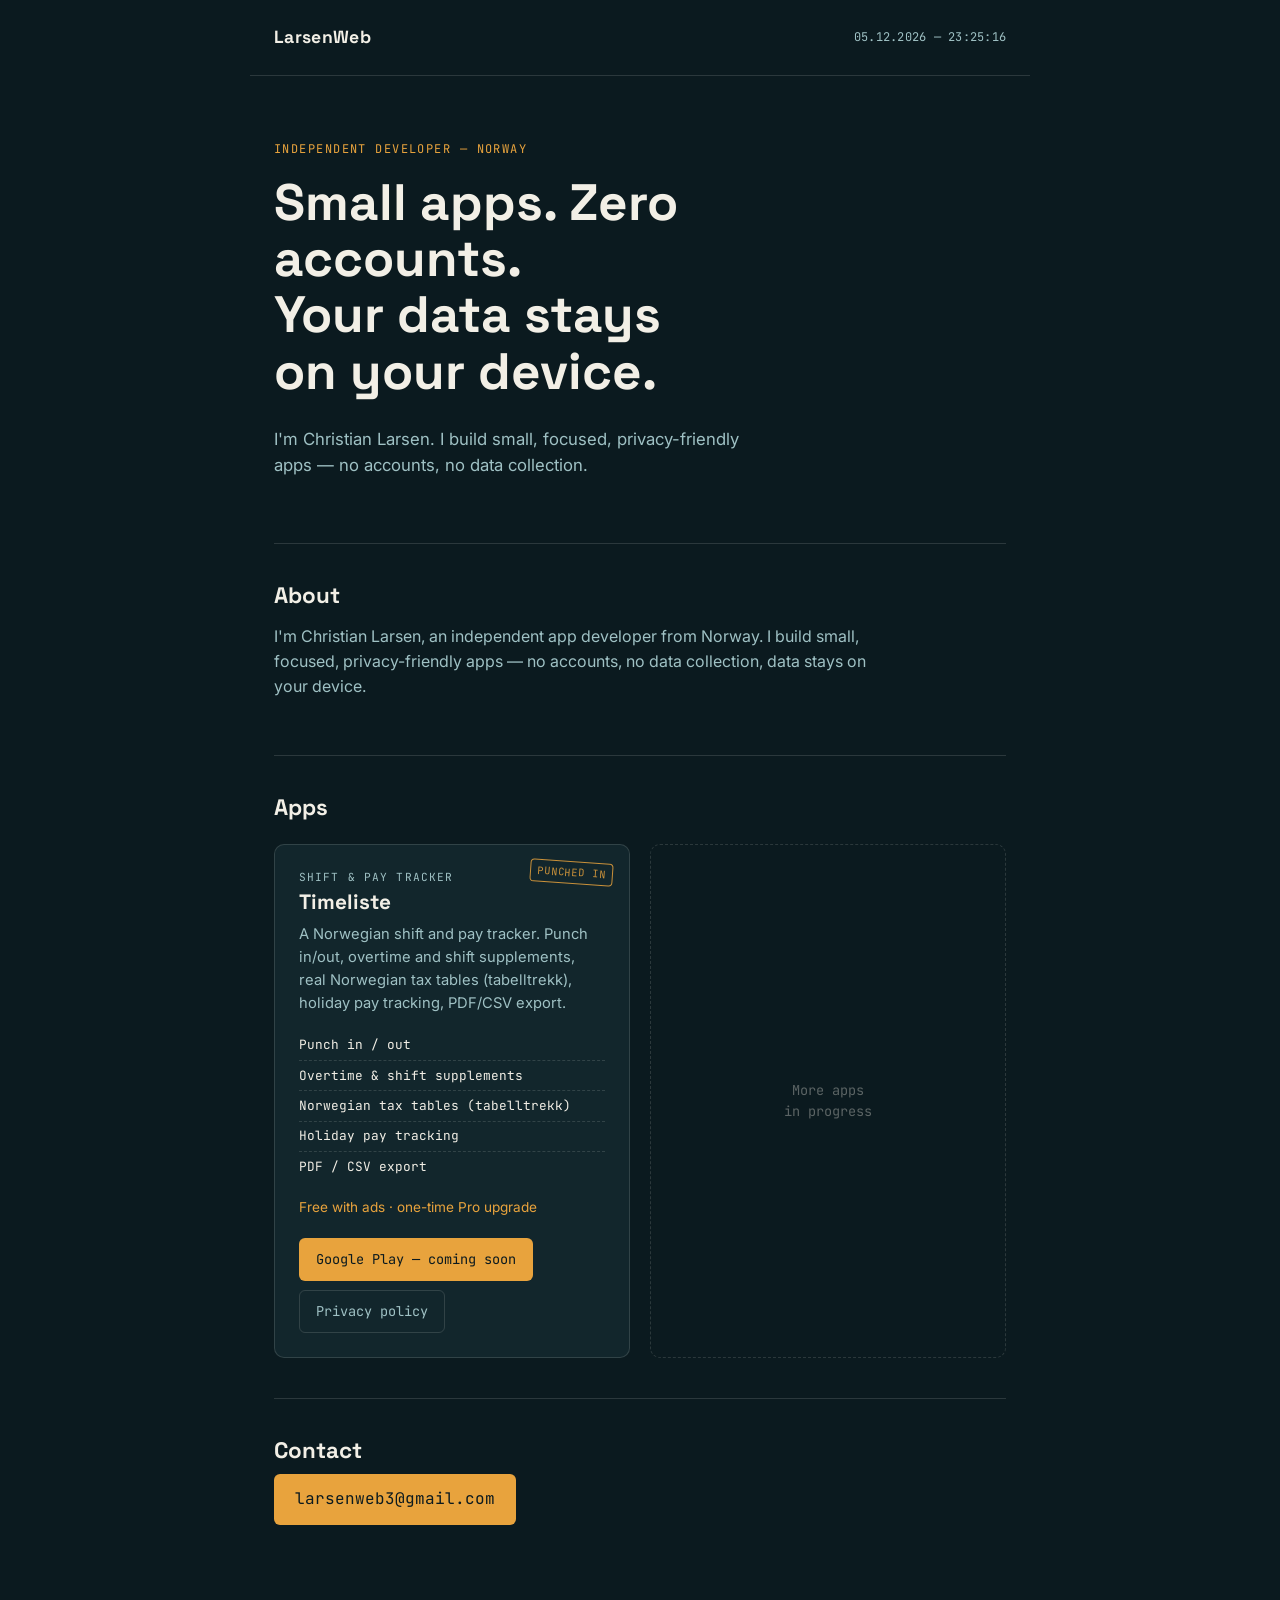
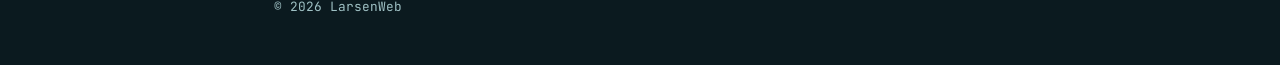
==== index.html @ 408becb0 "Add LarsenWeb developer site Static site for Netlify drag-and-drop: about, Timeliste app card, conta" ====
<!doctype html>
<html lang="en">
<head>
<meta charset="UTF-8">
<meta name="viewport" content="width=device-width, initial-scale=1">
<title>LarsenWeb — Independent App Developer</title>
<meta name="description" content="LarsenWeb — independent app developer from Norway. Small, focused, privacy-friendly apps. No accounts, no data collection.">
<link rel="icon" href="data:image/svg+xml,%3Csvg xmlns='http://www.w3.org/2000/svg' viewBox='0 0 100 100'%3E%3Crect width='100' height='100' rx='20' fill='%230B1A1F'/%3E%3Ctext x='50' y='68' font-size='58' font-family='Georgia,serif' fill='%23E8A33D' text-anchor='middle'%3EL%3C/text%3E%3C/svg%3E">
<link rel="preconnect" href="https://fonts.googleapis.com">
<link rel="preconnect" href="https://fonts.gstatic.com" crossorigin>
<link href="https://fonts.googleapis.com/css2?family=Space+Grotesk:wght@500;700&family=Inter:wght@400;500&family=JetBrains+Mono:wght@400;500&display=swap" rel="stylesheet">
<link rel="stylesheet" href="styles.css">
</head>
<body>

<header class="site-header">
  <span class="wordmark">LarsenWeb</span>
  <time class="stamp-clock" id="clock" aria-label="current date and time">--.--.---- — --:--:--</time>
</header>

<main>

  <section class="hero">
    <p class="eyebrow">Independent developer — Norway</p>
    <h1>Small apps. Zero accounts.<br>Your data stays on your device.</h1>
    <p class="hero-sub">I'm Christian Larsen. I build small, focused, privacy-friendly apps — no accounts, no data collection.</p>
  </section>

  <section class="about" id="about">
    <h2>About</h2>
    <p>I'm Christian Larsen, an independent app developer from Norway. I build small, focused, privacy-friendly apps — no accounts, no data collection, data stays on your device.</p>
  </section>

  <section class="apps" id="apps">
    <h2>Apps</h2>
    <div class="app-grid">

      <article class="app-card">
        <div class="stamp">PUNCHED IN</div>
        <p class="app-eyebrow">Shift &amp; pay tracker</p>
        <h3>Timeliste</h3>
        <p class="app-desc">A Norwegian shift and pay tracker. Punch in/out, overtime and shift supplements, real Norwegian tax tables (tabelltrekk), holiday pay tracking, PDF/CSV export.</p>
        <ul class="app-features">
          <li>Punch in / out</li>
          <li>Overtime &amp; shift supplements</li>
          <li>Norwegian tax tables (tabelltrekk)</li>
          <li>Holiday pay tracking</li>
          <li>PDF / CSV export</li>
        </ul>
        <p class="app-price">Free with ads · one-time Pro upgrade</p>
        <div class="app-links">
          <a class="btn btn-store" href="https://play.google.com/store/apps/details?id=com.larsenweb.timeliste" target="_blank" rel="noopener">Google Play — coming soon</a>
          <a class="btn btn-ghost" href="https://christian-skilar.github.io/timeliste_privacy_policy/" target="_blank" rel="noopener">Privacy policy</a>
        </div>
      </article>

      <article class="app-card app-card-ghost" aria-label="More apps coming">
        <p class="ghost-text">More apps<br>in progress</p>
      </article>

    </div>
  </section>

  <section class="contact" id="contact">
    <h2>Contact</h2>
    <a class="btn btn-store" href="mailto:larsenweb3@gmail.com">larsenweb3@gmail.com</a>
  </section>

</main>

<footer class="site-footer">
  <span>&copy; <span id="year">2026</span> LarsenWeb</span>
</footer>

<script src="script.js"></script>
</body>
</html>
---- styles.css ----
:root {
  --ink: #0b1a1f;
  --ink-soft: #12262c;
  --paper: #f2efe6;
  --ice: #9fc1c4;
  --amber: #e8a33d;
  --line: rgba(242, 239, 230, 0.14);

  --font-display: "Space Grotesk", "Arial Narrow", sans-serif;
  --font-body: "Inter", system-ui, sans-serif;
  --font-mono: "JetBrains Mono", ui-monospace, monospace;
}

* { box-sizing: border-box; }

html { color-scheme: dark; }

body {
  margin: 0;
  background: var(--ink);
  color: var(--paper);
  font-family: var(--font-body);
  line-height: 1.55;
  -webkit-font-smoothing: antialiased;
}

a { color: inherit; }

h1, h2, h3 {
  font-family: var(--font-display);
  font-weight: 700;
  line-height: 1.1;
  margin: 0 0 0.5em;
}

img, svg { max-width: 100%; }

main {
  max-width: 780px;
  margin: 0 auto;
  padding: 0 1.5rem;
}

/* Header */

.site-header {
  display: flex;
  align-items: center;
  justify-content: space-between;
  gap: 1rem;
  max-width: 780px;
  margin: 0 auto;
  padding: 1.5rem;
  border-bottom: 1px solid var(--line);
}

.wordmark {
  font-family: var(--font-display);
  font-weight: 700;
  font-size: 1.1rem;
  letter-spacing: 0.02em;
}

.stamp-clock {
  font-family: var(--font-mono);
  font-size: 0.75rem;
  color: var(--ice);
  letter-spacing: 0.02em;
  white-space: nowrap;
}

/* Hero */

.hero {
  padding: 4rem 0 3rem;
}

.eyebrow {
  font-family: var(--font-mono);
  font-size: 0.75rem;
  text-transform: uppercase;
  letter-spacing: 0.12em;
  color: var(--amber);
  margin: 0 0 1rem;
}

.hero h1 {
  font-size: clamp(2rem, 6vw, 3.2rem);
  max-width: 14ch;
}

.hero-sub {
  color: var(--ice);
  max-width: 46ch;
  font-size: 1.05rem;
}

/* Sections */

section:not(.hero) {
  padding: 2.5rem 0;
  border-top: 1px solid var(--line);
}

section h2 {
  font-size: 1.4rem;
  color: var(--paper);
}

.about p {
  max-width: 60ch;
  color: var(--ice);
}

/* Apps grid */

.app-grid {
  display: grid;
  grid-template-columns: repeat(auto-fill, minmax(260px, 1fr));
  gap: 1.25rem;
  margin-top: 1.5rem;
}

.app-card {
  position: relative;
  background: var(--ink-soft);
  border: 1px solid var(--line);
  border-radius: 10px;
  padding: 1.5rem;
}

.stamp {
  position: absolute;
  top: 1rem;
  right: 1rem;
  font-family: var(--font-mono);
  font-size: 0.65rem;
  letter-spacing: 0.08em;
  color: var(--amber);
  border: 1px solid var(--amber);
  border-radius: 4px;
  padding: 0.15rem 0.4rem;
  transform: rotate(4deg);
  opacity: 0.85;
}

.app-eyebrow {
  font-family: var(--font-mono);
  font-size: 0.7rem;
  text-transform: uppercase;
  letter-spacing: 0.1em;
  color: var(--ice);
  margin: 0 0 0.25rem;
}

.app-card h3 {
  font-size: 1.3rem;
  margin-bottom: 0.6rem;
}

.app-desc {
  color: var(--ice);
  font-size: 0.92rem;
  margin: 0 0 1rem;
}

.app-features {
  list-style: none;
  margin: 0 0 1rem;
  padding: 0;
  font-family: var(--font-mono);
  font-size: 0.8rem;
  color: var(--paper);
}

.app-features li {
  padding: 0.3rem 0;
  border-top: 1px dashed var(--line);
}

.app-features li:first-child {
  border-top: none;
}

.app-price {
  font-size: 0.85rem;
  color: var(--amber);
  margin: 0 0 1.25rem;
}

.app-links {
  display: flex;
  flex-wrap: wrap;
  gap: 0.6rem;
}

.btn {
  display: inline-block;
  text-decoration: none;
  font-family: var(--font-mono);
  font-size: 0.85rem;
  padding: 0.6rem 1rem;
  border-radius: 6px;
  border: 1px solid transparent;
}

.btn-store {
  background: var(--amber);
  color: var(--ink);
}

.btn-ghost {
  border-color: var(--line);
  color: var(--ice);
}

.btn:focus-visible,
a:focus-visible {
  outline: 2px solid var(--amber);
  outline-offset: 2px;
}

.app-card-ghost {
  display: flex;
  align-items: center;
  justify-content: center;
  background: transparent;
  border: 1px dashed var(--line);
  min-height: 180px;
}

.ghost-text {
  font-family: var(--font-mono);
  font-size: 0.85rem;
  text-align: center;
  color: var(--line);
  color: rgba(242, 239, 230, 0.35);
  margin: 0;
}

/* Contact */

.contact .btn {
  font-size: 1rem;
  padding: 0.75rem 1.25rem;
}

/* Footer */

.site-footer {
  max-width: 780px;
  margin: 0 auto;
  padding: 2rem 1.5rem 3rem;
  color: var(--ice);
  font-size: 0.8rem;
  font-family: var(--font-mono);
}

@media (prefers-reduced-motion: reduce) {
  * { scroll-behavior: auto !important; }
}
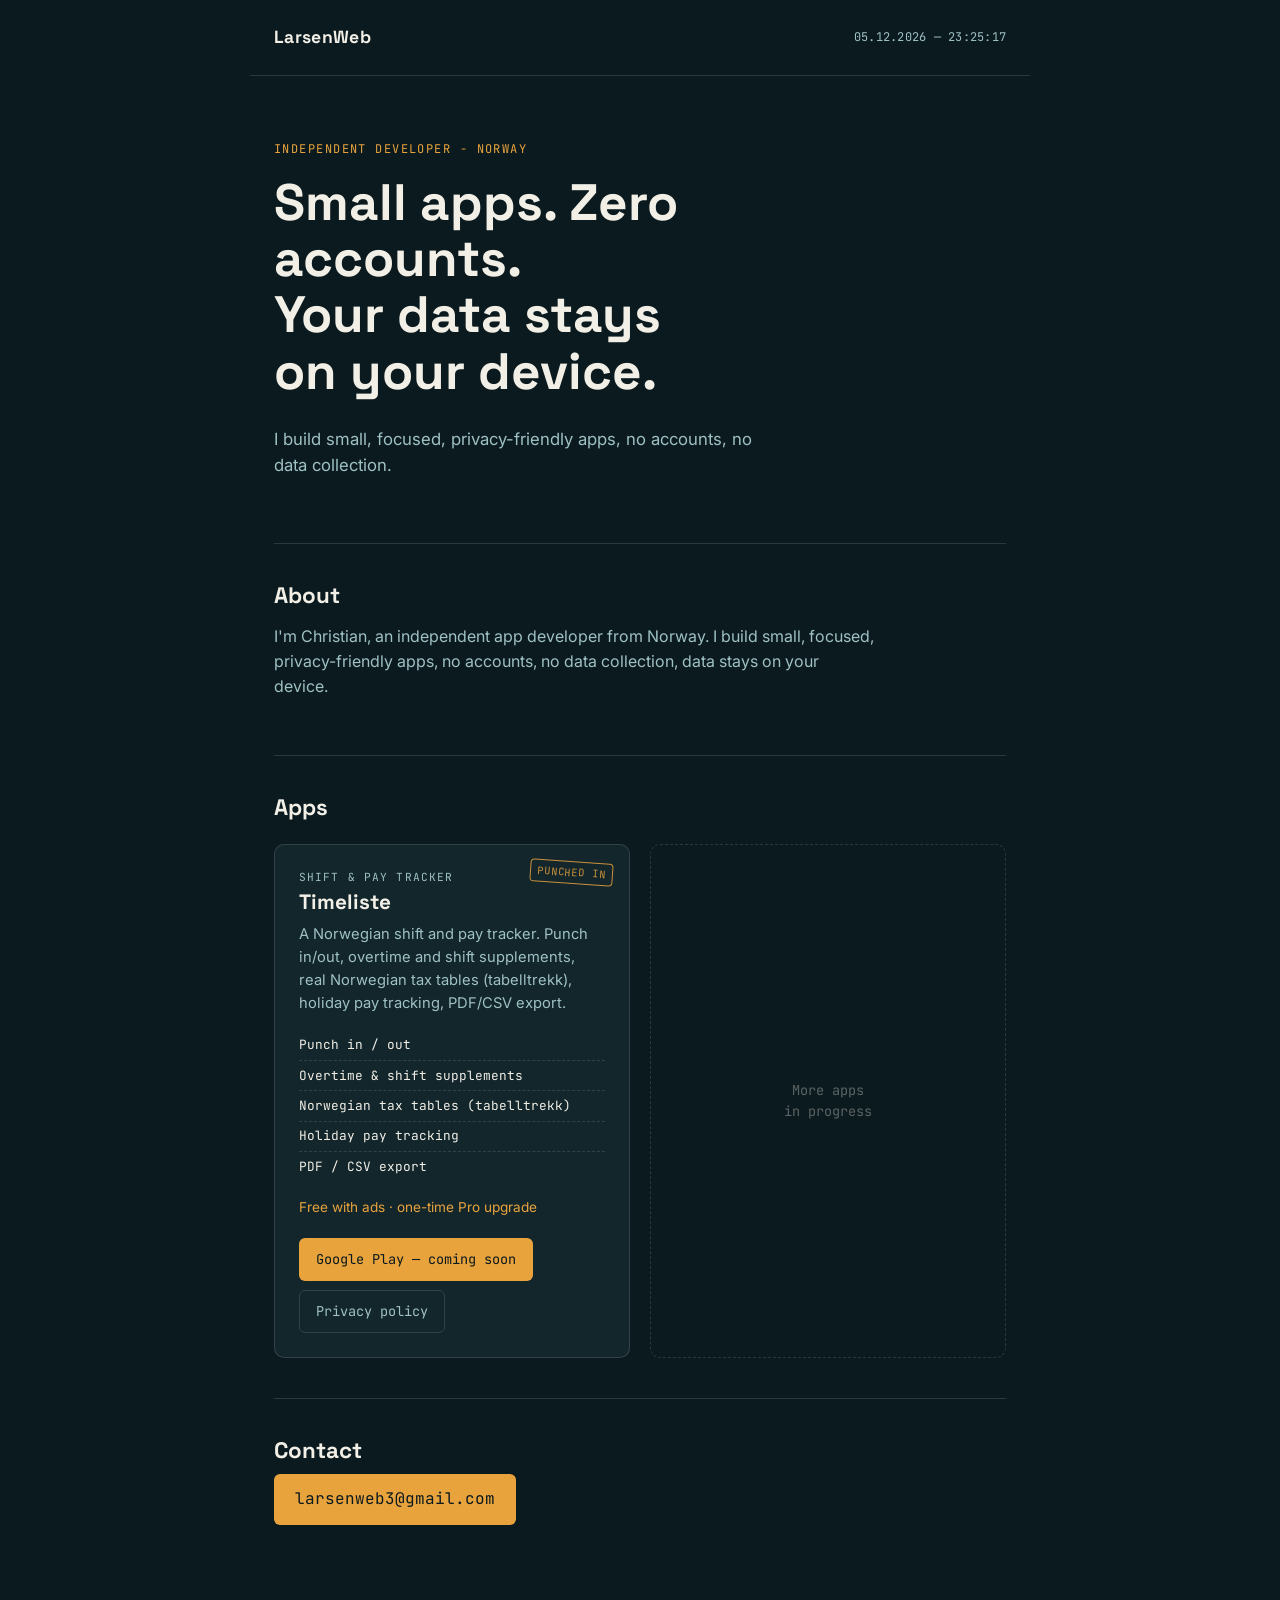
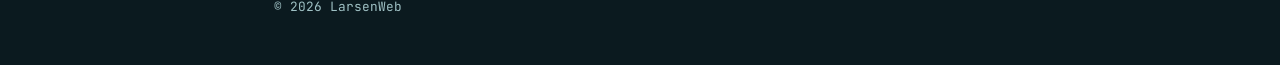
==== commit 618a17e9: "Update site content and scripts Co-Authored-By: Claude Opus 4.8 <noreply@anthropic.com>" ====
--- a/index.html
+++ b/index.html
@@ -15,20 +15,20 @@
 
 <header class="site-header">
   <span class="wordmark">LarsenWeb</span>
-  <time class="stamp-clock" id="clock" aria-label="current date and time">--.--.---- — --:--:--</time>
+  <time class="stamp-clock" id="clock" aria-label="current date and time"><span id="clock-glyphs" aria-hidden="true">--.--.---- — --:--:--</span></time>
 </header>
 
 <main>
 
   <section class="hero">
-    <p class="eyebrow">Independent developer — Norway</p>
+    <p class="eyebrow">Independent developer - Norway</p>
     <h1>Small apps. Zero accounts.<br>Your data stays on your device.</h1>
-    <p class="hero-sub">I'm Christian Larsen. I build small, focused, privacy-friendly apps — no accounts, no data collection.</p>
+    <p class="hero-sub">I build small, focused, privacy-friendly apps, no accounts, no data collection.</p>
   </section>
 
   <section class="about" id="about">
     <h2>About</h2>
-    <p>I'm Christian Larsen, an independent app developer from Norway. I build small, focused, privacy-friendly apps — no accounts, no data collection, data stays on your device.</p>
+    <p>I'm Christian, an independent app developer from Norway. I build small, focused, privacy-friendly apps, no accounts, no data collection, data stays on your device.</p>
   </section>
 
   <section class="apps" id="apps">
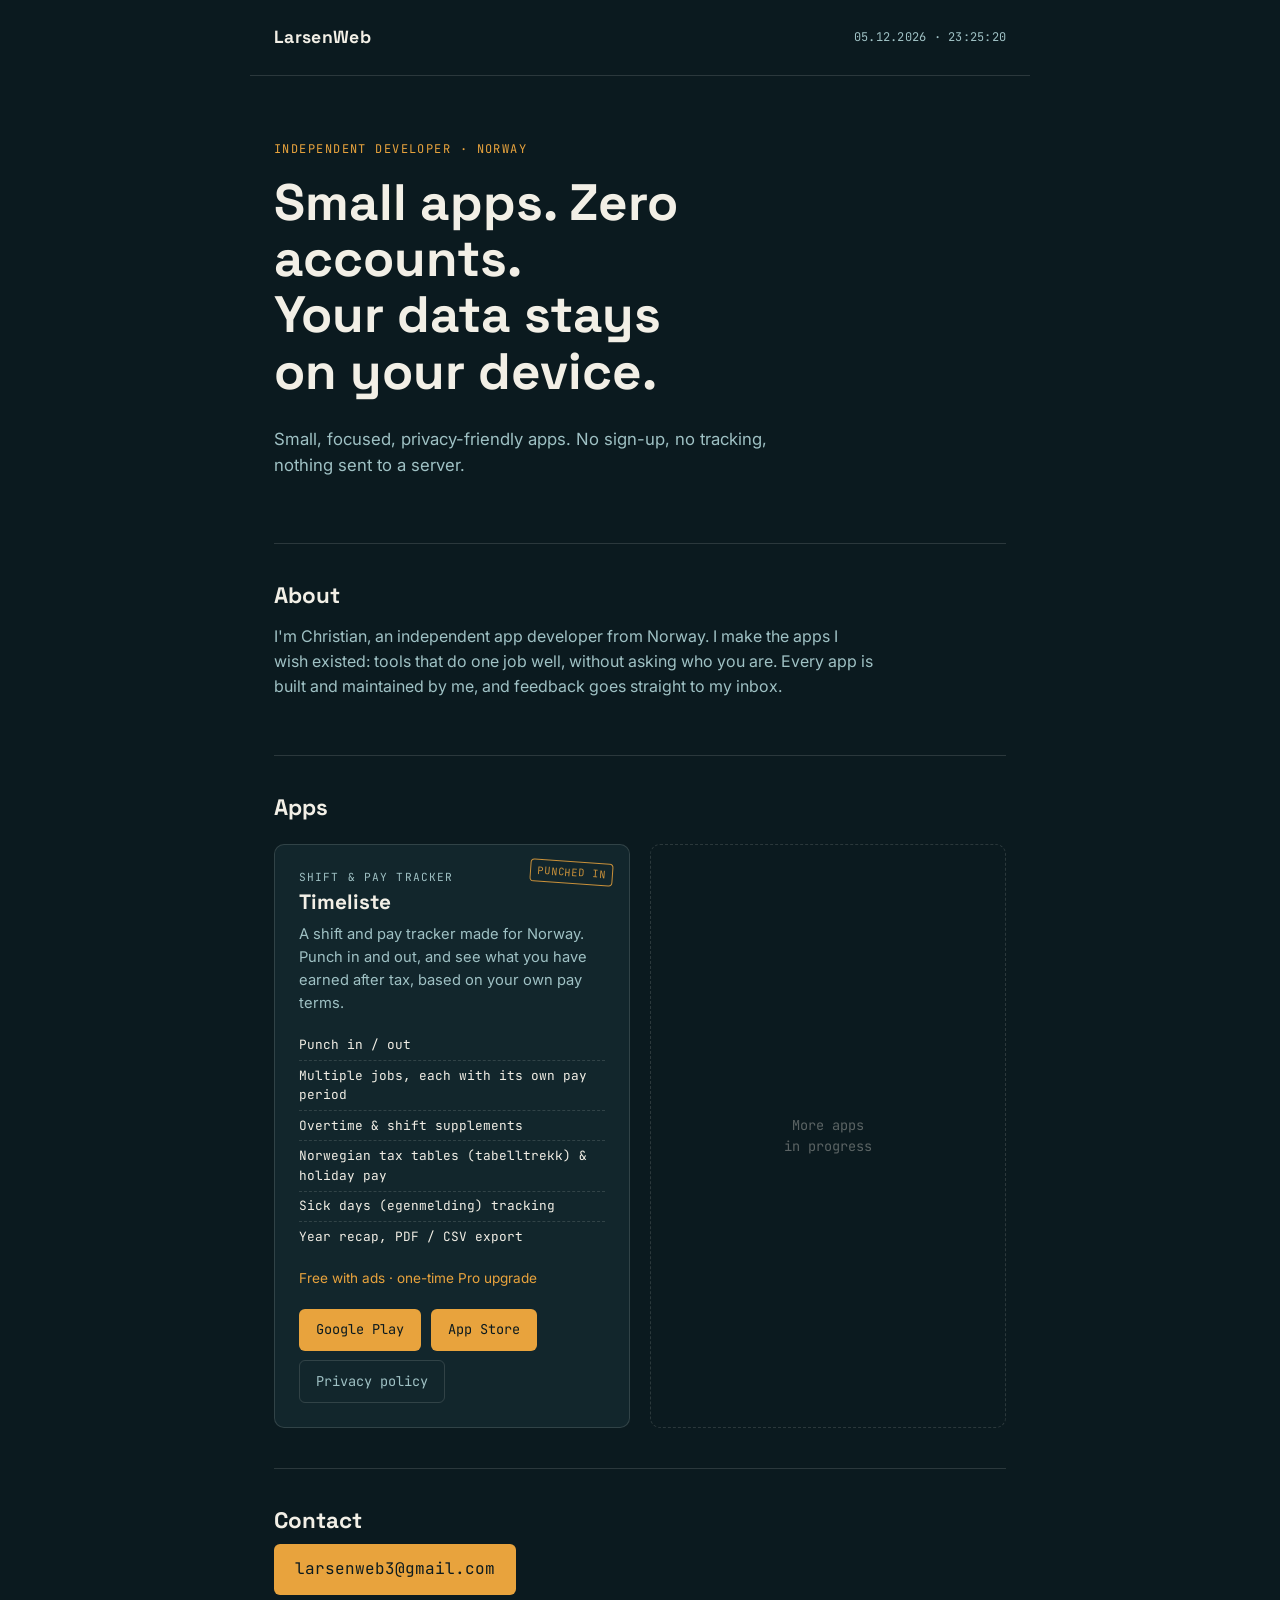
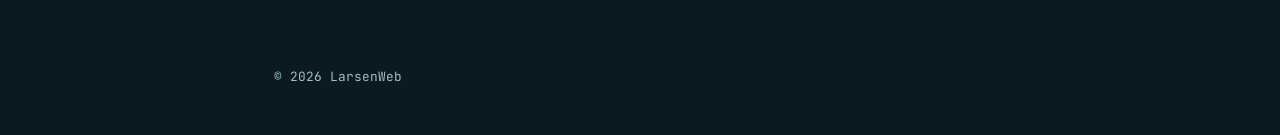
==== commit bd5e0edf: "Update site: store links live, refreshed Timeliste copy, OG tags Co-Authored-By: Claude Opus 5.5 <no" ====
--- a/index.html
+++ b/index.html
@@ -3,8 +3,12 @@
 <head>
 <meta charset="UTF-8">
 <meta name="viewport" content="width=device-width, initial-scale=1">
-<title>LarsenWeb — Independent App Developer</title>
-<meta name="description" content="LarsenWeb — independent app developer from Norway. Small, focused, privacy-friendly apps. No accounts, no data collection.">
+<title>LarsenWeb | Independent App Developer</title>
+<meta name="description" content="LarsenWeb is an independent app developer from Norway. Small, focused, privacy-friendly apps. No accounts, no data collection.">
+<meta property="og:type" content="website">
+<meta property="og:url" content="https://larsenweb.netlify.app/">
+<meta property="og:title" content="LarsenWeb | Independent App Developer">
+<meta property="og:description" content="Small, focused, privacy-friendly apps from Norway. No accounts. Your data stays on your device.">
 <link rel="icon" href="data:image/svg+xml,%3Csvg xmlns='http://www.w3.org/2000/svg' viewBox='0 0 100 100'%3E%3Crect width='100' height='100' rx='20' fill='%230B1A1F'/%3E%3Ctext x='50' y='68' font-size='58' font-family='Georgia,serif' fill='%23E8A33D' text-anchor='middle'%3EL%3C/text%3E%3C/svg%3E">
 <link rel="preconnect" href="https://fonts.googleapis.com">
 <link rel="preconnect" href="https://fonts.gstatic.com" crossorigin>
@@ -15,20 +19,20 @@
 
 <header class="site-header">
   <span class="wordmark">LarsenWeb</span>
-  <time class="stamp-clock" id="clock" aria-label="current date and time"><span id="clock-glyphs" aria-hidden="true">--.--.---- — --:--:--</span></time>
+  <time class="stamp-clock" id="clock" aria-label="current date and time"><span id="clock-glyphs" aria-hidden="true">--.--.---- · --:--:--</span></time>
 </header>
 
 <main>
 
   <section class="hero">
-    <p class="eyebrow">Independent developer - Norway</p>
+    <p class="eyebrow">Independent developer · Norway</p>
     <h1>Small apps. Zero accounts.<br>Your data stays on your device.</h1>
-    <p class="hero-sub">I build small, focused, privacy-friendly apps, no accounts, no data collection.</p>
+    <p class="hero-sub">Small, focused, privacy-friendly apps. No sign-up, no tracking, nothing sent to a server.</p>
   </section>
 
   <section class="about" id="about">
     <h2>About</h2>
-    <p>I'm Christian, an independent app developer from Norway. I build small, focused, privacy-friendly apps, no accounts, no data collection, data stays on your device.</p>
+    <p>I'm Christian, an independent app developer from Norway. I make the apps I wish existed: tools that do one job well, without asking who you are. Every app is built and maintained by me, and feedback goes straight to my inbox.</p>
   </section>
 
   <section class="apps" id="apps">
@@ -39,17 +43,19 @@
         <div class="stamp">PUNCHED IN</div>
         <p class="app-eyebrow">Shift &amp; pay tracker</p>
         <h3>Timeliste</h3>
-        <p class="app-desc">A Norwegian shift and pay tracker. Punch in/out, overtime and shift supplements, real Norwegian tax tables (tabelltrekk), holiday pay tracking, PDF/CSV export.</p>
+        <p class="app-desc">A shift and pay tracker made for Norway. Punch in and out, and see what you have earned after tax, based on your own pay terms.</p>
         <ul class="app-features">
           <li>Punch in / out</li>
+          <li>Multiple jobs, each with its own pay period</li>
           <li>Overtime &amp; shift supplements</li>
-          <li>Norwegian tax tables (tabelltrekk)</li>
-          <li>Holiday pay tracking</li>
-          <li>PDF / CSV export</li>
+          <li>Norwegian tax tables (tabelltrekk) &amp; holiday pay</li>
+          <li>Sick days (egenmelding) tracking</li>
+          <li>Year recap, PDF / CSV export</li>
         </ul>
         <p class="app-price">Free with ads · one-time Pro upgrade</p>
         <div class="app-links">
-          <a class="btn btn-store" href="https://play.google.com/store/apps/details?id=com.larsenweb.timeliste" target="_blank" rel="noopener">Google Play — coming soon</a>
+          <a class="btn btn-store" href="https://play.google.com/store/apps/details?id=com.larsenweb.timeliste" target="_blank" rel="noopener">Google Play</a>
+          <a class="btn btn-store" href="https://apps.apple.com/no/app/timeliste-app/id6793262995" target="_blank" rel="noopener">App Store</a>
           <a class="btn btn-ghost" href="https://christian-skilar.github.io/timeliste_privacy_policy/" target="_blank" rel="noopener">Privacy policy</a>
         </div>
       </article>
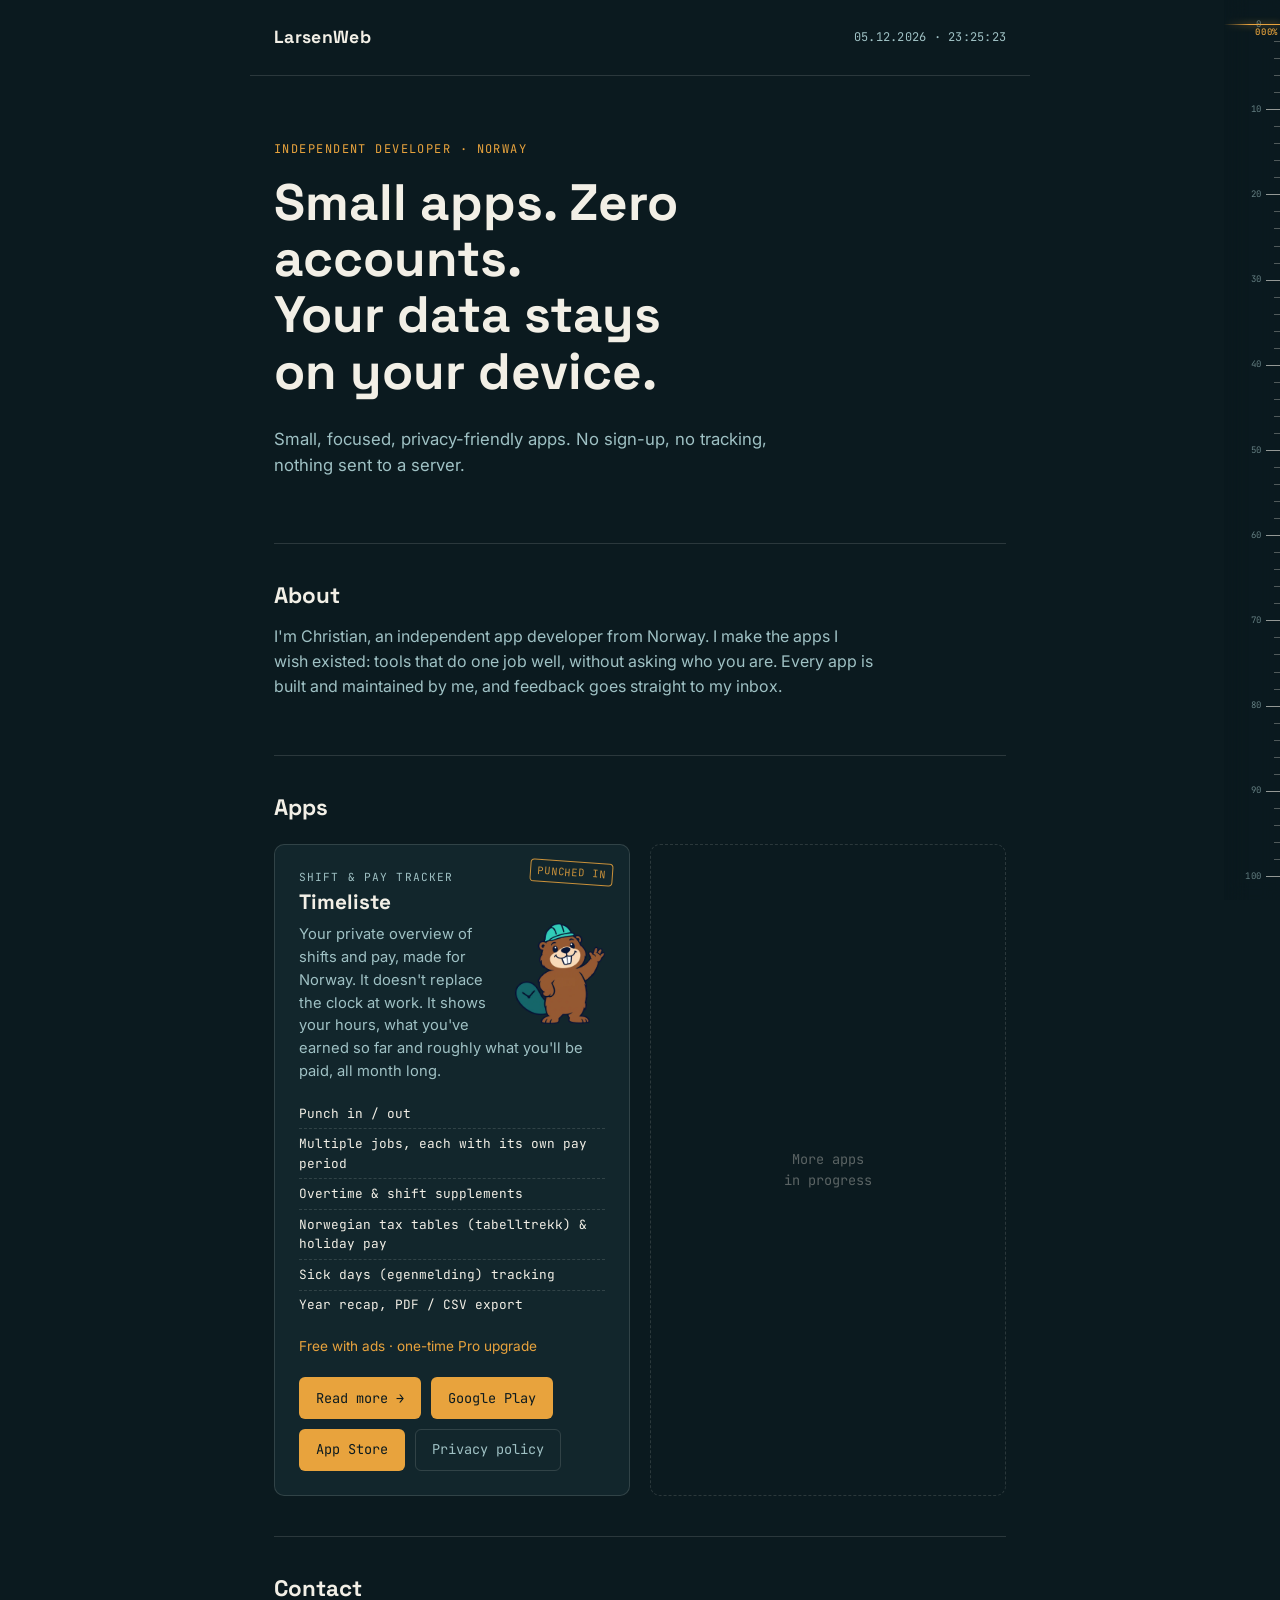
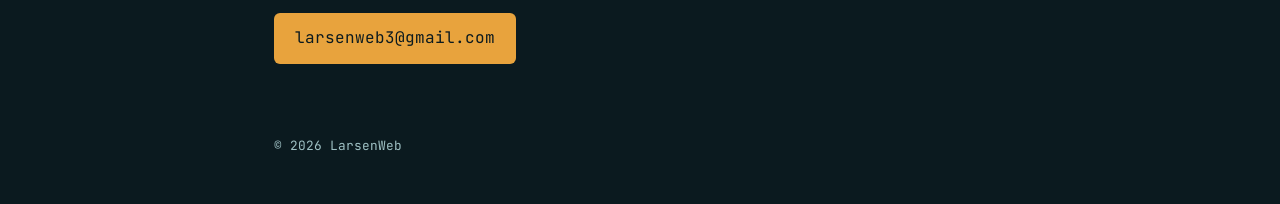
==== commit c16021f6: "Add Timeliste page with video, screenshots and mascots; ruler scrollbar on desktop Co-Authored-By: C" ====
--- a/index.html
+++ b/index.html
@@ -43,7 +43,8 @@
         <div class="stamp">PUNCHED IN</div>
         <p class="app-eyebrow">Shift &amp; pay tracker</p>
         <h3>Timeliste</h3>
-        <p class="app-desc">A shift and pay tracker made for Norway. Punch in and out, and see what you have earned after tax, based on your own pay terms.</p>
+        <img class="app-mascot" src="timeliste/media/beaver-waving.webp" width="480" height="536" alt="The Timeliste beaver waves">
+        <p class="app-desc">Your private overview of shifts and pay, made for Norway. It doesn't replace the clock at work. It shows your hours, what you've earned so far and roughly what you'll be paid, all month long.</p>
         <ul class="app-features">
           <li>Punch in / out</li>
           <li>Multiple jobs, each with its own pay period</li>
@@ -54,6 +55,7 @@
         </ul>
         <p class="app-price">Free with ads · one-time Pro upgrade</p>
         <div class="app-links">
+          <a class="btn btn-store" href="timeliste/">Read more →</a>
           <a class="btn btn-store" href="https://play.google.com/store/apps/details?id=com.larsenweb.timeliste" target="_blank" rel="noopener">Google Play</a>
           <a class="btn btn-store" href="https://apps.apple.com/no/app/timeliste-app/id6793262995" target="_blank" rel="noopener">App Store</a>
           <a class="btn btn-ghost" href="https://christian-skilar.github.io/timeliste_privacy_policy/" target="_blank" rel="noopener">Privacy policy</a>
--- a/styles.css
+++ b/styles.css
@@ -55,6 +55,7 @@
 }
 
 .wordmark {
+  text-decoration: none;
   font-family: var(--font-display);
   font-weight: 700;
   font-size: 1.1rem;
@@ -153,6 +154,13 @@
   margin: 0 0 0.25rem;
 }
 
+.app-mascot {
+  float: right;
+  width: 90px;
+  height: auto;
+  margin: 0 0 0.5rem 0.75rem;
+}
+
 .app-card h3 {
   font-size: 1.3rem;
   margin-bottom: 0.6rem;
@@ -256,6 +264,197 @@
   font-family: var(--font-mono);
 }
 
+/* Timeliste page */
+
+.beaver {
+  width: 100%;
+  max-width: 240px;
+  height: auto;
+  justify-self: center;
+}
+
+.t-hero {
+  display: grid;
+  gap: 2rem;
+  align-items: center;
+}
+
+.t-hero h1 { max-width: 16ch; }
+.t-hero .hero-sub { margin-bottom: 1.5rem; }
+
+.t-video video {
+  display: block;
+  width: 100%;
+  height: auto;
+  border-radius: 10px;
+  border: 1px solid var(--line);
+  background: var(--ink-soft);
+}
+
+.t-caption {
+  font-family: var(--font-mono);
+  font-size: 0.75rem;
+  color: var(--ice);
+  margin: 0.6rem 0 0;
+}
+
+.t-mine-grid {
+  display: grid;
+  grid-template-columns: repeat(auto-fit, minmax(220px, 1fr));
+  gap: 1.5rem;
+  margin-top: 1.5rem;
+}
+
+.t-mine h3,
+.t-feat h3 {
+  font-size: 1.05rem;
+}
+
+.t-mine h3 {
+  font-family: var(--font-mono);
+  font-weight: 500;
+  font-size: 0.85rem;
+  color: var(--amber);
+}
+
+.t-mine p,
+.t-feat p,
+.t-privacy p {
+  color: var(--ice);
+  margin: 0;
+  max-width: 60ch;
+}
+
+.t-features {
+  display: grid;
+  gap: 2.5rem;
+}
+
+.t-feat {
+  display: grid;
+  grid-template-columns: 200px 1fr;
+  gap: 2rem;
+  align-items: center;
+}
+
+.t-feat:nth-of-type(even) { grid-template-columns: 1fr 200px; }
+.t-feat:nth-of-type(even) img { order: 2; }
+
+.t-feat img {
+  width: 100%;
+  height: auto;
+  border-radius: 10px;
+  border: 1px solid var(--line);
+}
+
+.t-pro,
+.t-privacy {
+  display: grid;
+  gap: 2rem;
+  align-items: center;
+}
+
+.t-pro { grid-template-columns: 1fr 200px; }
+.t-privacy { grid-template-columns: 200px 1fr; }
+.t-privacy .app-links { margin-top: 1.25rem; }
+
+@media (min-width: 700px) {
+  .t-hero { grid-template-columns: 1.4fr 1fr; }
+}
+
+@media (max-width: 600px) {
+  .t-feat,
+  .t-feat:nth-of-type(even),
+  .t-pro,
+  .t-privacy { grid-template-columns: 1fr; }
+  .t-feat:nth-of-type(even) img { order: 0; }
+  .t-feat img { max-width: 220px; }
+  .t-pro .beaver,
+  .t-privacy .beaver { max-width: 160px; justify-self: start; }
+}
+
+/* Ruler scrollbar (script adds it on desktop only) */
+
+html[data-ruler="on"] { scrollbar-width: none; }
+html[data-ruler="on"]::-webkit-scrollbar { display: none; }
+
+.ruler {
+  --ruler-pad: 24px;
+  --ruler-span: calc(100% - 2 * var(--ruler-pad));
+  position: fixed;
+  inset: 0 0 0 auto;
+  width: 56px;
+  z-index: 40;
+  cursor: crosshair;
+  user-select: none;
+  backdrop-filter: blur(9px);
+  background: color-mix(in srgb, var(--ink) 55%, transparent);
+  mask-image: linear-gradient(to left, #000 55%, transparent);
+}
+
+.ruler-tick,
+.ruler-needle {
+  position: absolute;
+  right: 0;
+  top: calc(var(--ruler-pad) + var(--p) * var(--ruler-span) / 100);
+}
+
+.ruler-tick {
+  width: 6px;
+  height: 1px;
+  background: var(--paper);
+  opacity: 0.3;
+}
+
+.ruler-tick.major {
+  width: 14px;
+  opacity: 0.6;
+}
+
+.ruler-tick i {
+  position: absolute;
+  right: 18px;
+  top: -0.5em;
+  font: normal 9px/1 var(--font-mono);
+  letter-spacing: 0.08em;
+  color: var(--ice);
+}
+
+.ruler-needle {
+  width: 100%;
+  height: 1px;
+  background: var(--amber);
+  box-shadow: 0 0 6px var(--amber);
+}
+
+.ruler-readout {
+  position: absolute;
+  right: 2px;
+  top: 4px;
+  display: flex;
+  font: 500 9px/1 var(--font-mono);
+  letter-spacing: 0.08em;
+  color: var(--amber);
+}
+
+.ruler-needle.flip .ruler-readout { top: -13px; }
+
+.ruler-digits {
+  display: inline-flex;
+  height: 1em;
+  overflow: hidden;
+}
+
+.ruler-col {
+  display: flex;
+  flex-direction: column;
+  transition: transform 0.28s cubic-bezier(0.2, 0.9, 0.2, 1);
+}
+
+.ruler-col > span { height: 1em; }
+
+
 @media (prefers-reduced-motion: reduce) {
   * { scroll-behavior: auto !important; }
-}
+  .ruler-col { transition: none; }
+}
